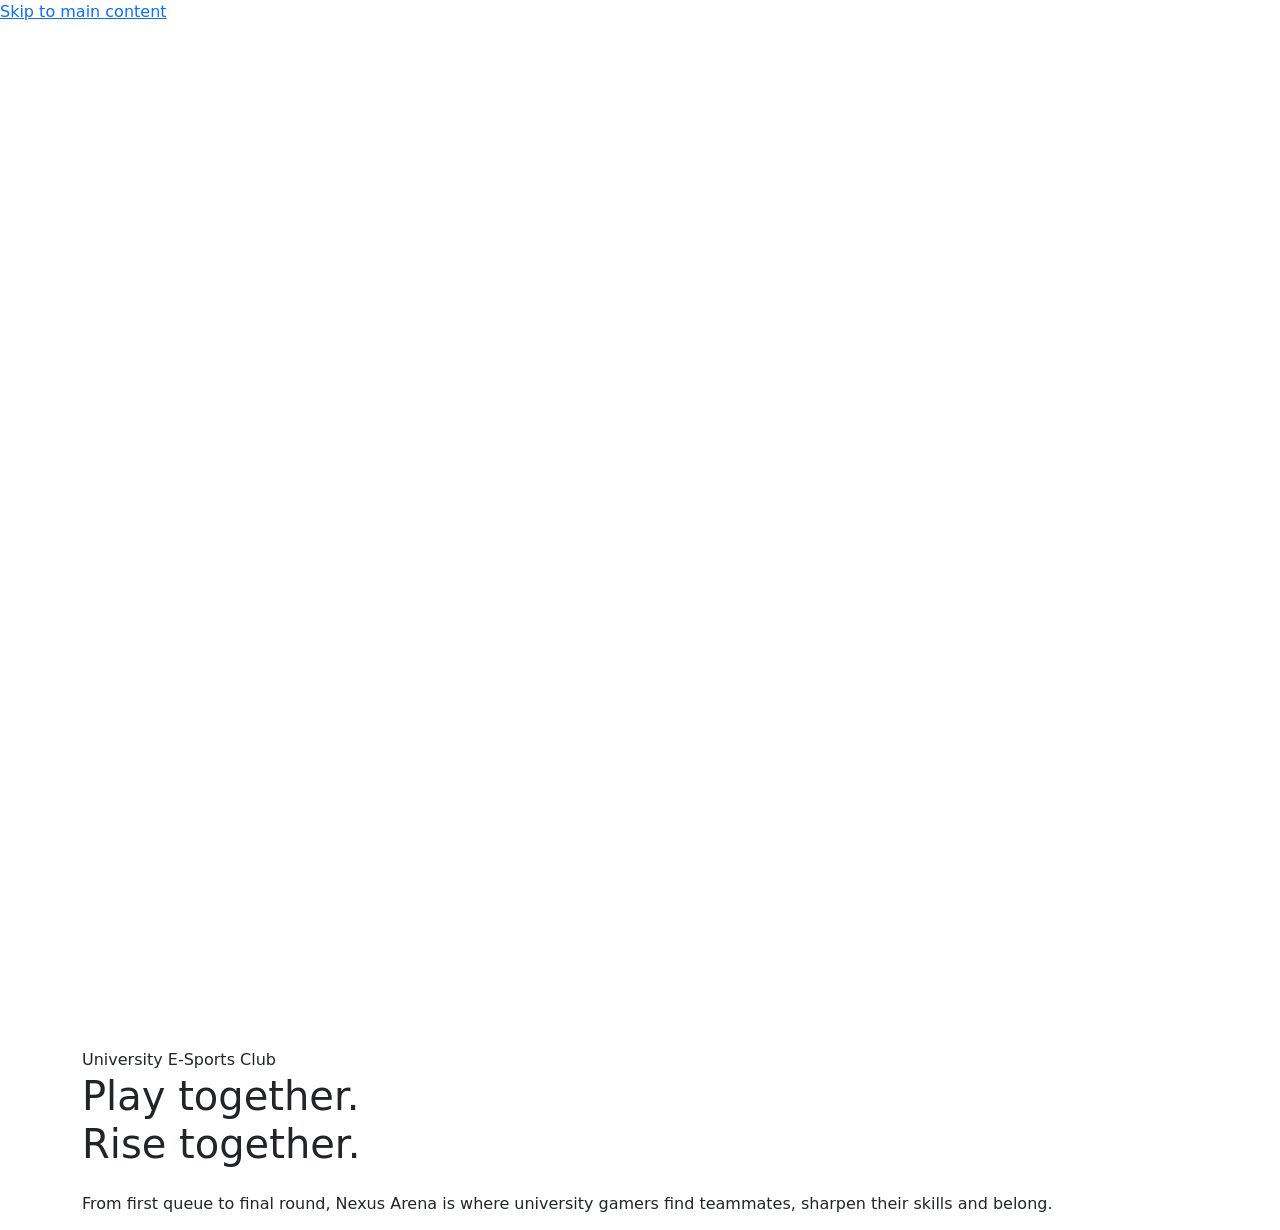
==== index.html @ eb92f224 "Publish Nexus Arena esports website" ====
<!doctype html>
<html lang="en">
<head>
  <meta charset="utf-8">
  <meta name="viewport" content="width=device-width, initial-scale=1">
  <meta name="description" content="Nexus Arena is a university esports club for tournaments, teams, players and a welcoming gaming community.">
  <title>Nexus Arena | University E-Sports Club</title>
  <link rel="icon" href="images/favicon.svg" type="image/svg+xml">
  <link rel="preconnect" href="https://fonts.googleapis.com">
  <link rel="preconnect" href="https://fonts.gstatic.com" crossorigin>
  <link href="https://fonts.googleapis.com/css2?family=Rajdhani:wght@600;700&family=Space+Grotesk:wght@400;500;600;700&display=swap" rel="stylesheet">
  <link href="https://cdn.jsdelivr.net/npm/bootstrap@5.3.3/dist/css/bootstrap.min.css" rel="stylesheet">
  <link href="https://cdn.jsdelivr.net/npm/bootstrap-icons@1.11.3/font/bootstrap-icons.min.css" rel="stylesheet">
  <link href="css/style.css" rel="stylesheet">
</head>
<body>
  <a class="skip-link" href="#mainContent">Skip to main content</a>
  <header id="siteHeader"></header>
  <main id="mainContent">
    <section class="hero">
      <picture>
        <source media="(max-width: 767px)" srcset="images/arena-hero-768.webp">
        <source srcset="images/arena-hero-1440.webp" type="image/webp">
        <img class="hero-media" src="images/arena-hero.png" alt="Four university esports players competing at gaming stations in a lit arena" width="1536" height="1024">
      </picture>
      <div class="hero-shade" aria-hidden="true"></div>
      <div class="container hero-content">
        <span class="eyebrow">University E-Sports Club</span>
        <h1>Play together.<br><span>Rise together.</span></h1>
        <p class="hero-lead my-4">From first queue to final round, Nexus Arena is where university gamers find teammates, sharpen their skills and belong.</p>
        <div class="d-flex flex-wrap gap-3">
          <a class="btn btn-primary btn-lg px-4" href="contact.html">Join the club <i class="bi bi-arrow-up-right ms-1"></i></a>
          <a class="btn btn-outline-light btn-lg px-4" href="tournaments.html">Explore tournaments</a>
        </div>
      </div>
    </section>

    <div class="container stat-strip">
      <div class="stat-panel row g-0">
        <div class="col-6 col-md-3 stat"><strong>180+</strong><span>Active members</span></div>
        <div class="col-6 col-md-3 stat"><strong>4</strong><span>Game divisions</span></div>
        <div class="col-6 col-md-3 stat"><strong>26</strong><span>Events yearly</span></div>
        <div class="col-6 col-md-3 stat"><strong>1</strong><span>Shared arena</span></div>
      </div>
    </div>

    <section class="section">
      <div class="container">
        <div class="section-heading reveal"><span class="eyebrow">Next in the arena</span><h2>Featured competitions</h2><p>Join a bracket, support a campus team, or simply watch the action with friends.</p></div>
        <div class="row g-4">
          <div class="col-md-6 col-xl-4 reveal">
            <article class="gaming-card">
              <div class="game-art"><span class="art-label">Valorant</span></div>
              <div class="d-flex justify-content-between align-items-start gap-2"><span class="badge badge-soft">Registration open</span><button class="favorite-btn" data-favorite-type="tournament" data-favorite-id="valorant-open" aria-label="Favourite Valorant Interfaculty Open" aria-pressed="false"><i class="bi bi-star"></i></button></div>
              <h3 class="mt-3">Interfaculty Open</h3><p class="text-muted-custom">Five-player squads compete in a double-elimination campus championship.</p>
              <div class="meta-row"><span><i class="bi bi-calendar3"></i>15–16 Aug</span><span><i class="bi bi-people"></i>24 teams</span></div>
            </article>
          </div>
          <div class="col-md-6 col-xl-4 reveal">
            <article class="gaming-card">
              <div class="game-art art-mlbb"><span class="art-label">Mobile Legends</span></div>
              <div class="d-flex justify-content-between align-items-start gap-2"><span class="badge badge-soft">Waitlist</span><button class="favorite-btn" data-favorite-type="tournament" data-favorite-id="mlbb-clash" aria-label="Favourite Mobile Legends Campus Clash" aria-pressed="false"><i class="bi bi-star"></i></button></div>
              <h3 class="mt-3">Campus Clash</h3><p class="text-muted-custom">Fast five-versus-five action with mixed-skill teams and a live final.</p>
              <div class="meta-row"><span><i class="bi bi-calendar3"></i>22 Aug</span><span><i class="bi bi-people"></i>16 teams</span></div>
            </article>
          </div>
          <div class="col-md-6 col-xl-4 reveal">
            <article class="gaming-card">
              <div class="game-art art-cs2"><span class="art-label">Counter-Strike 2</span></div>
              <div class="d-flex justify-content-between align-items-start gap-2"><span class="badge badge-soft badge-coral">Coming soon</span><button class="favorite-btn" data-favorite-type="tournament" data-favorite-id="cs2-night-cup" aria-label="Favourite Counter-Strike 2 Night Cup" aria-pressed="false"><i class="bi bi-star"></i></button></div>
              <h3 class="mt-3">Night Cup</h3><p class="text-muted-custom">A focused one-evening cup for club teams and approved guest squads.</p>
              <div class="meta-row"><span><i class="bi bi-calendar3"></i>5 Sep</span><span><i class="bi bi-people"></i>12 teams</span></div>
            </article>
          </div>
        </div>
        <div class="mt-4"><a href="tournaments.html" class="btn btn-outline-light">View all tournaments</a></div>
      </div>
    </section>

    <section class="section section-muted">
      <div class="container">
        <div class="row align-items-center g-5">
          <div class="col-lg-5 reveal"><span class="eyebrow">More than matches</span><h2>A club built for every kind of gamer</h2><p class="text-muted-custom">Competitive teams are only one part of Nexus Arena. Weekly socials, coaching circles, broadcast workshops and beginner lobbies make it easy to take part.</p><a class="btn btn-primary mt-2" href="about.html">Meet the community</a></div>
          <div class="col-lg-7">
            <div class="row g-3">
              <div class="col-sm-6 reveal"><div class="gaming-card"><span class="activity-icon"><i class="bi bi-controller"></i></span><h3 class="mt-3">Friday Game Nights</h3><p class="text-muted-custom mb-0">Drop-in lobbies for casual, console and party games.</p></div></div>
              <div class="col-sm-6 reveal"><div class="gaming-card"><span class="activity-icon"><i class="bi bi-broadcast"></i></span><h3 class="mt-3">Broadcast Crew</h3><p class="text-muted-custom mb-0">Learn casting, overlays, replay control and live production.</p></div></div>
              <div class="col-sm-6 reveal"><div class="gaming-card"><span class="activity-icon"><i class="bi bi-graph-up-arrow"></i></span><h3 class="mt-3">Skill Labs</h3><p class="text-muted-custom mb-0">Peer-led VOD review, aim training and strategy sessions.</p></div></div>
              <div class="col-sm-6 reveal"><div class="gaming-card"><span class="activity-icon"><i class="bi bi-heart"></i></span><h3 class="mt-3">Community First</h3><p class="text-muted-custom mb-0">Respectful spaces, balanced schedules and player wellbeing.</p></div></div>
            </div>
          </div>
        </div>
      </div>
    </section>

    <section class="section">
      <div class="container">
        <div class="cta-panel text-center reveal"><span class="eyebrow">Queue with us</span><h2>Your next teammate is already here.</h2><p class="text-muted-custom mx-auto mb-4" style="max-width:650px">Membership is open to all enrolled students—from ranked veterans to people installing their first game.</p><div class="d-flex flex-wrap justify-content-center gap-3"><a class="btn btn-primary btn-lg" href="contact.html">Become a member</a><a class="btn btn-outline-light btn-lg" href="players.html">Meet our players</a></div><div class="mt-4"><a class="twitter-share-button" data-size="large" href="https://twitter.com/intent/tweet?text=Join%20Nexus%20Arena%20University%20E-Sports%20Club!">Share on X</a><div class="mt-2"><a href="https://twitter.com/intent/tweet?text=Join%20Nexus%20Arena%20University%20E-Sports%20Club!" target="_blank" rel="noopener" class="small"><i class="bi bi-twitter-x me-1"></i>Open X share composer</a></div></div></div>
      </div>
    </section>
  </main>
  <div id="siteFooter"></div>
  <script src="https://code.jquery.com/jquery-3.7.1.min.js"></script>
  <script src="https://cdn.jsdelivr.net/npm/bootstrap@5.3.3/dist/js/bootstrap.bundle.min.js"></script>
  <script src="js/storage.js"></script><script src="js/api.js"></script><script src="js/main.js"></script>
  <script async src="https://platform.twitter.com/widgets.js" charset="utf-8"></script>
</body>
</html>
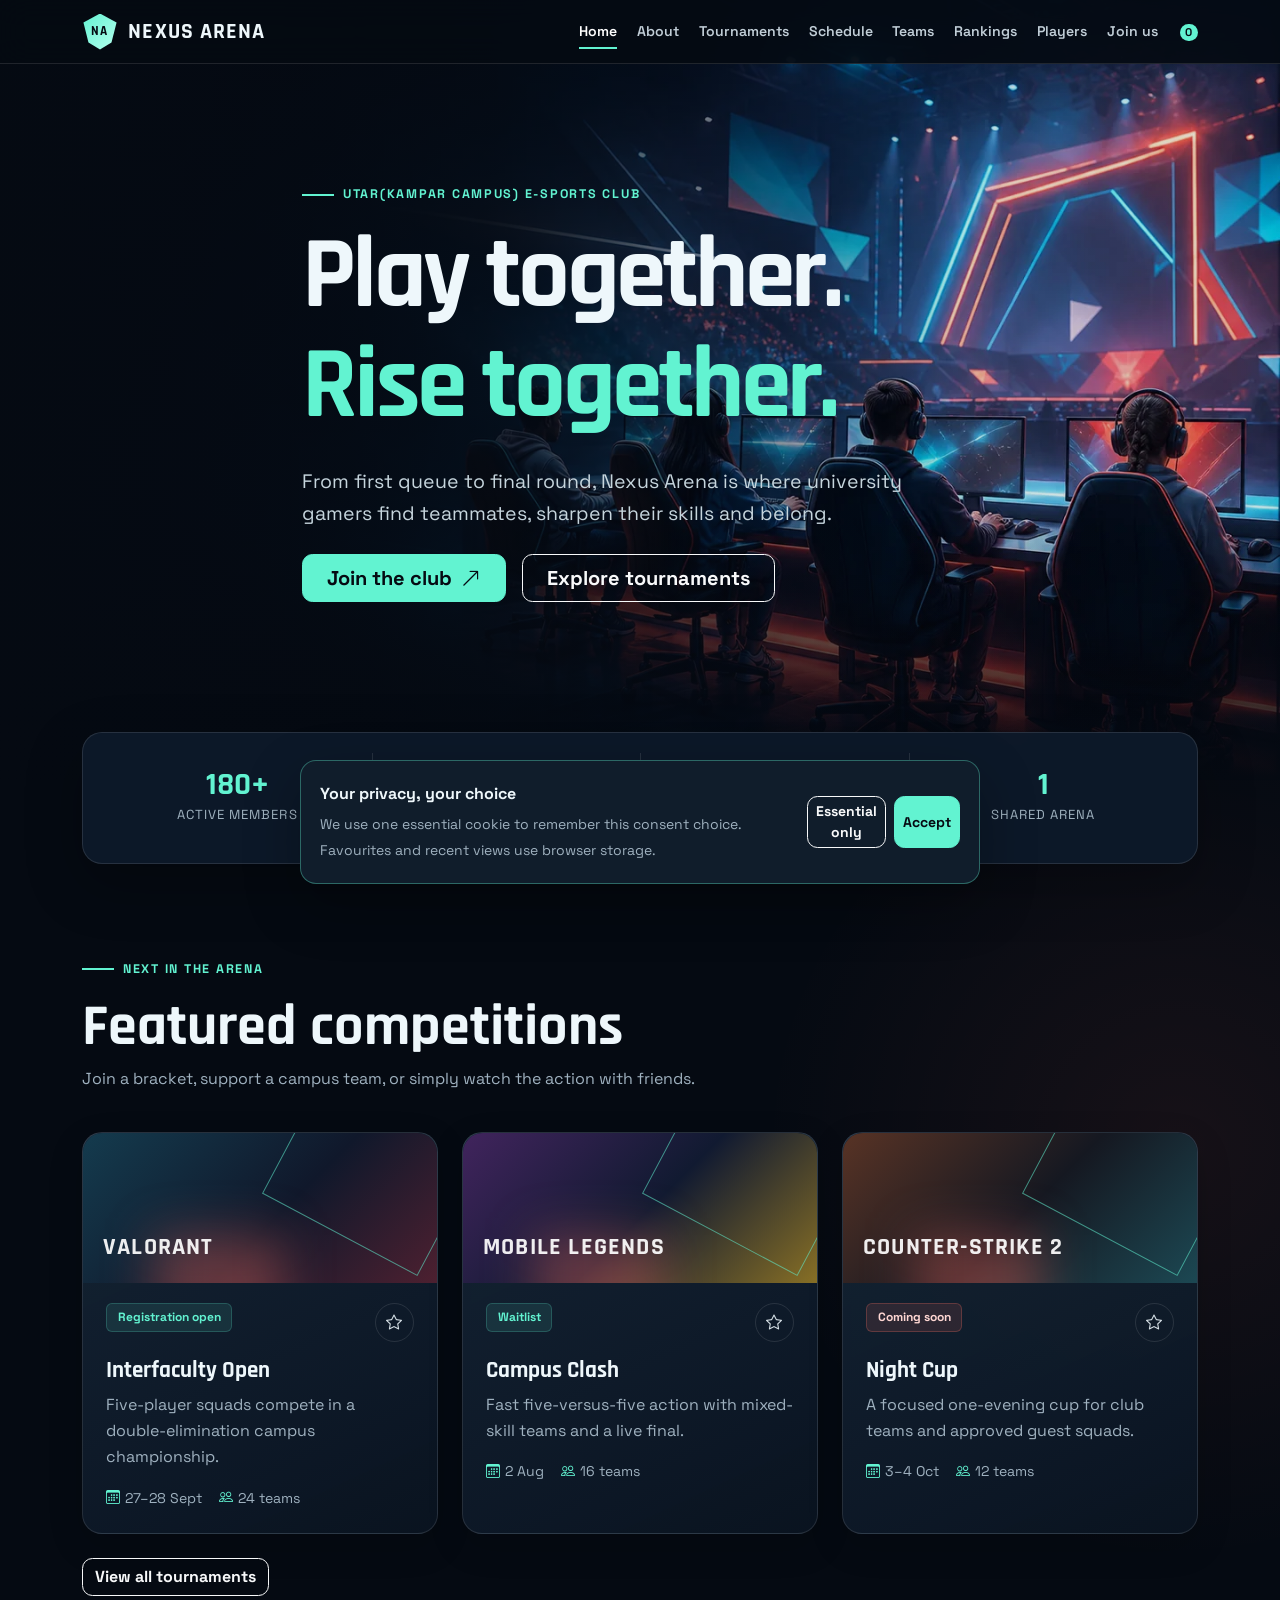
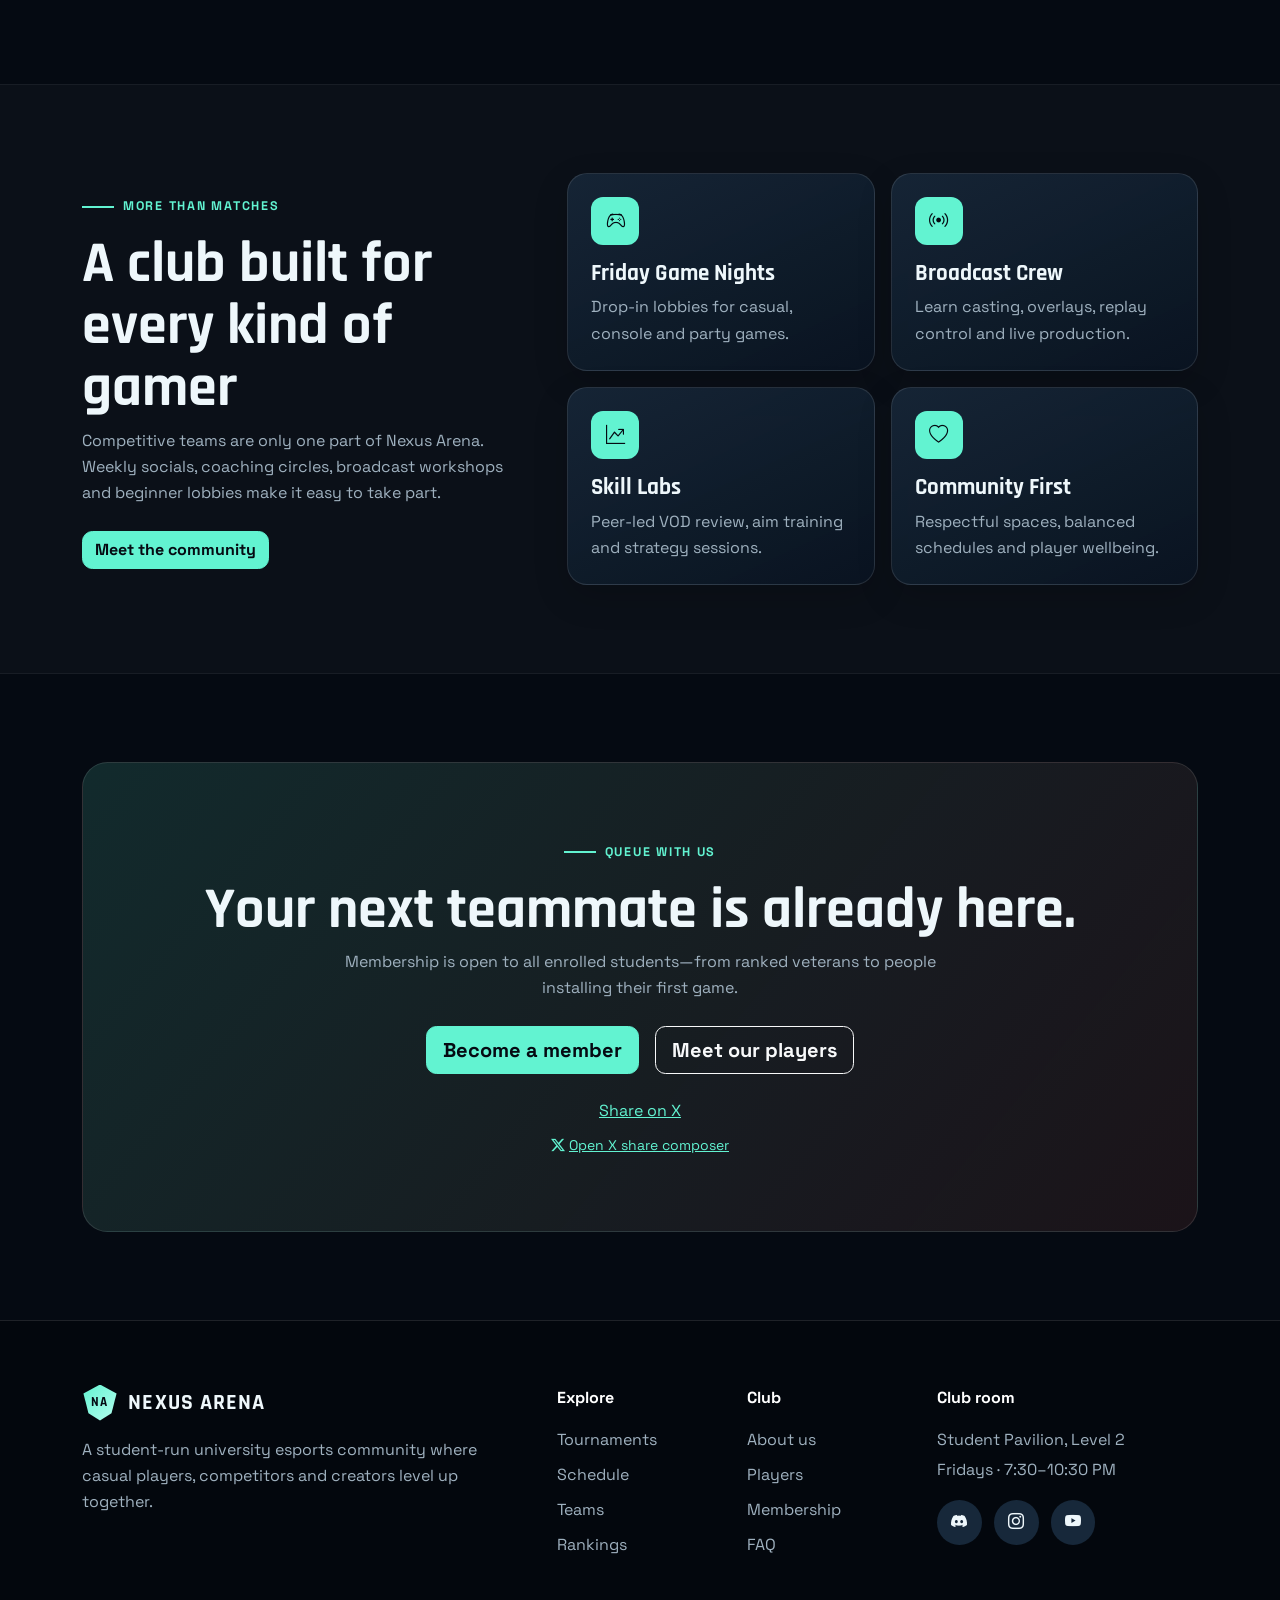
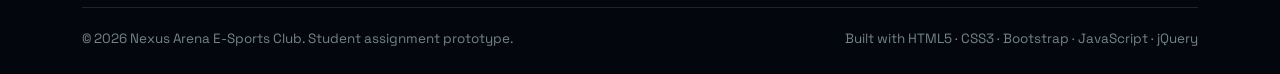
==== commit 5d8e9208: "Update index.html" ====
--- a/index.html
+++ b/index.html
@@ -1,18 +1,23 @@
 <!doctype html>
 <html lang="en">
+
 <head>
   <meta charset="utf-8">
   <meta name="viewport" content="width=device-width, initial-scale=1">
-  <meta name="description" content="Nexus Arena is a university esports club for tournaments, teams, players and a welcoming gaming community.">
+  <meta name="description"
+    content="Nexus Arena is a university esports club for tournaments, teams, players and a welcoming gaming community.">
   <title>Nexus Arena | University E-Sports Club</title>
   <link rel="icon" href="images/favicon.svg" type="image/svg+xml">
   <link rel="preconnect" href="https://fonts.googleapis.com">
   <link rel="preconnect" href="https://fonts.gstatic.com" crossorigin>
-  <link href="https://fonts.googleapis.com/css2?family=Rajdhani:wght@600;700&family=Space+Grotesk:wght@400;500;600;700&display=swap" rel="stylesheet">
+  <link
+    href="https://fonts.googleapis.com/css2?family=Rajdhani:wght@600;700&family=Space+Grotesk:wght@400;500;600;700&display=swap"
+    rel="stylesheet">
   <link href="https://cdn.jsdelivr.net/npm/bootstrap@5.3.3/dist/css/bootstrap.min.css" rel="stylesheet">
   <link href="https://cdn.jsdelivr.net/npm/bootstrap-icons@1.11.3/font/bootstrap-icons.min.css" rel="stylesheet">
   <link href="css/style.css" rel="stylesheet">
 </head>
+
 <body>
   <a class="skip-link" href="#mainContent">Skip to main content</a>
   <header id="siteHeader"></header>
@@ -21,15 +26,18 @@
       <picture>
         <source media="(max-width: 767px)" srcset="images/arena-hero-768.webp">
         <source srcset="images/arena-hero-1440.webp" type="image/webp">
-        <img class="hero-media" src="images/arena-hero.png" alt="Four university esports players competing at gaming stations in a lit arena" width="1536" height="1024">
+        <img class="hero-media" src="images/arena-hero.png"
+          alt="Four university esports players competing at gaming stations in a lit arena" width="1536" height="1024">
       </picture>
       <div class="hero-shade" aria-hidden="true"></div>
       <div class="container hero-content">
-        <span class="eyebrow">University E-Sports Club</span>
+        <span class="eyebrow">UTAR(Kampar Campus) E-Sports Club</span>
         <h1>Play together.<br><span>Rise together.</span></h1>
-        <p class="hero-lead my-4">From first queue to final round, Nexus Arena is where university gamers find teammates, sharpen their skills and belong.</p>
+        <p class="hero-lead my-4">From first queue to final round, Nexus Arena is where university gamers find
+          teammates, sharpen their skills and belong.</p>
         <div class="d-flex flex-wrap gap-3">
-          <a class="btn btn-primary btn-lg px-4" href="contact.html">Join the club <i class="bi bi-arrow-up-right ms-1"></i></a>
+          <a class="btn btn-primary btn-lg px-4" href="contact.html">Join the club <i
+              class="bi bi-arrow-up-right ms-1"></i></a>
           <a class="btn btn-outline-light btn-lg px-4" href="tournaments.html">Explore tournaments</a>
         </div>
       </div>
@@ -46,30 +54,50 @@
 
     <section class="section">
       <div class="container">
-        <div class="section-heading reveal"><span class="eyebrow">Next in the arena</span><h2>Featured competitions</h2><p>Join a bracket, support a campus team, or simply watch the action with friends.</p></div>
+        <div class="section-heading reveal"><span class="eyebrow">Next in the arena</span>
+          <h2>Featured competitions</h2>
+          <p>Join a bracket, support a campus team, or simply watch the action with friends.</p>
+        </div>
         <div class="row g-4">
           <div class="col-md-6 col-xl-4 reveal">
             <article class="gaming-card">
               <div class="game-art"><span class="art-label">Valorant</span></div>
-              <div class="d-flex justify-content-between align-items-start gap-2"><span class="badge badge-soft">Registration open</span><button class="favorite-btn" data-favorite-type="tournament" data-favorite-id="valorant-open" aria-label="Favourite Valorant Interfaculty Open" aria-pressed="false"><i class="bi bi-star"></i></button></div>
-              <h3 class="mt-3">Interfaculty Open</h3><p class="text-muted-custom">Five-player squads compete in a double-elimination campus championship.</p>
-              <div class="meta-row"><span><i class="bi bi-calendar3"></i>15–16 Aug</span><span><i class="bi bi-people"></i>24 teams</span></div>
+              <div class="d-flex justify-content-between align-items-start gap-2"><span
+                  class="badge badge-soft">Registration open</span><button class="favorite-btn"
+                  data-favorite-type="tournament" data-favorite-id="valorant-open"
+                  aria-label="Favourite Valorant Interfaculty Open" aria-pressed="false"><i
+                    class="bi bi-star"></i></button></div>
+              <h3 class="mt-3">Interfaculty Open</h3>
+              <p class="text-muted-custom">Five-player squads compete in a double-elimination campus championship.</p>
+              <div class="meta-row"><span><i class="bi bi-calendar3"></i>27–28 Sept</span><span><i
+                    class="bi bi-people"></i>24 teams</span></div>
             </article>
           </div>
           <div class="col-md-6 col-xl-4 reveal">
             <article class="gaming-card">
               <div class="game-art art-mlbb"><span class="art-label">Mobile Legends</span></div>
-              <div class="d-flex justify-content-between align-items-start gap-2"><span class="badge badge-soft">Waitlist</span><button class="favorite-btn" data-favorite-type="tournament" data-favorite-id="mlbb-clash" aria-label="Favourite Mobile Legends Campus Clash" aria-pressed="false"><i class="bi bi-star"></i></button></div>
-              <h3 class="mt-3">Campus Clash</h3><p class="text-muted-custom">Fast five-versus-five action with mixed-skill teams and a live final.</p>
-              <div class="meta-row"><span><i class="bi bi-calendar3"></i>22 Aug</span><span><i class="bi bi-people"></i>16 teams</span></div>
+              <div class="d-flex justify-content-between align-items-start gap-2"><span
+                  class="badge badge-soft">Waitlist</span><button class="favorite-btn" data-favorite-type="tournament"
+                  data-favorite-id="mlbb-clash" aria-label="Favourite Mobile Legends Campus Clash"
+                  aria-pressed="false"><i class="bi bi-star"></i></button></div>
+              <h3 class="mt-3">Campus Clash</h3>
+              <p class="text-muted-custom">Fast five-versus-five action with mixed-skill teams and a live final.</p>
+              <div class="meta-row"><span><i class="bi bi-calendar3"></i>2 Aug</span><span><i
+                    class="bi bi-people"></i>16 teams</span></div>
             </article>
           </div>
           <div class="col-md-6 col-xl-4 reveal">
             <article class="gaming-card">
               <div class="game-art art-cs2"><span class="art-label">Counter-Strike 2</span></div>
-              <div class="d-flex justify-content-between align-items-start gap-2"><span class="badge badge-soft badge-coral">Coming soon</span><button class="favorite-btn" data-favorite-type="tournament" data-favorite-id="cs2-night-cup" aria-label="Favourite Counter-Strike 2 Night Cup" aria-pressed="false"><i class="bi bi-star"></i></button></div>
-              <h3 class="mt-3">Night Cup</h3><p class="text-muted-custom">A focused one-evening cup for club teams and approved guest squads.</p>
-              <div class="meta-row"><span><i class="bi bi-calendar3"></i>5 Sep</span><span><i class="bi bi-people"></i>12 teams</span></div>
+              <div class="d-flex justify-content-between align-items-start gap-2"><span
+                  class="badge badge-soft badge-coral">Coming soon</span><button class="favorite-btn"
+                  data-favorite-type="tournament" data-favorite-id="cs2-night-cup"
+                  aria-label="Favourite Counter-Strike 2 Night Cup" aria-pressed="false"><i
+                    class="bi bi-star"></i></button></div>
+              <h3 class="mt-3">Night Cup</h3>
+              <p class="text-muted-custom">A focused one-evening cup for club teams and approved guest squads.</p>
+              <div class="meta-row"><span><i class="bi bi-calendar3"></i>3–4 Oct</span><span><i
+                    class="bi bi-people"></i>12 teams</span></div>
             </article>
           </div>
         </div>
@@ -80,13 +108,38 @@
     <section class="section section-muted">
       <div class="container">
         <div class="row align-items-center g-5">
-          <div class="col-lg-5 reveal"><span class="eyebrow">More than matches</span><h2>A club built for every kind of gamer</h2><p class="text-muted-custom">Competitive teams are only one part of Nexus Arena. Weekly socials, coaching circles, broadcast workshops and beginner lobbies make it easy to take part.</p><a class="btn btn-primary mt-2" href="about.html">Meet the community</a></div>
+          <div class="col-lg-5 reveal"><span class="eyebrow">More than matches</span>
+            <h2>A club built for every kind of gamer</h2>
+            <p class="text-muted-custom">Competitive teams are only one part of Nexus Arena. Weekly socials, coaching
+              circles, broadcast workshops and beginner lobbies make it easy to take part.</p><a
+              class="btn btn-primary mt-2" href="about.html">Meet the community</a>
+          </div>
           <div class="col-lg-7">
             <div class="row g-3">
-              <div class="col-sm-6 reveal"><div class="gaming-card"><span class="activity-icon"><i class="bi bi-controller"></i></span><h3 class="mt-3">Friday Game Nights</h3><p class="text-muted-custom mb-0">Drop-in lobbies for casual, console and party games.</p></div></div>
-              <div class="col-sm-6 reveal"><div class="gaming-card"><span class="activity-icon"><i class="bi bi-broadcast"></i></span><h3 class="mt-3">Broadcast Crew</h3><p class="text-muted-custom mb-0">Learn casting, overlays, replay control and live production.</p></div></div>
-              <div class="col-sm-6 reveal"><div class="gaming-card"><span class="activity-icon"><i class="bi bi-graph-up-arrow"></i></span><h3 class="mt-3">Skill Labs</h3><p class="text-muted-custom mb-0">Peer-led VOD review, aim training and strategy sessions.</p></div></div>
-              <div class="col-sm-6 reveal"><div class="gaming-card"><span class="activity-icon"><i class="bi bi-heart"></i></span><h3 class="mt-3">Community First</h3><p class="text-muted-custom mb-0">Respectful spaces, balanced schedules and player wellbeing.</p></div></div>
+              <div class="col-sm-6 reveal">
+                <div class="gaming-card"><span class="activity-icon"><i class="bi bi-controller"></i></span>
+                  <h3 class="mt-3">Friday Game Nights</h3>
+                  <p class="text-muted-custom mb-0">Drop-in lobbies for casual, console and party games.</p>
+                </div>
+              </div>
+              <div class="col-sm-6 reveal">
+                <div class="gaming-card"><span class="activity-icon"><i class="bi bi-broadcast"></i></span>
+                  <h3 class="mt-3">Broadcast Crew</h3>
+                  <p class="text-muted-custom mb-0">Learn casting, overlays, replay control and live production.</p>
+                </div>
+              </div>
+              <div class="col-sm-6 reveal">
+                <div class="gaming-card"><span class="activity-icon"><i class="bi bi-graph-up-arrow"></i></span>
+                  <h3 class="mt-3">Skill Labs</h3>
+                  <p class="text-muted-custom mb-0">Peer-led VOD review, aim training and strategy sessions.</p>
+                </div>
+              </div>
+              <div class="col-sm-6 reveal">
+                <div class="gaming-card"><span class="activity-icon"><i class="bi bi-heart"></i></span>
+                  <h3 class="mt-3">Community First</h3>
+                  <p class="text-muted-custom mb-0">Respectful spaces, balanced schedules and player wellbeing.</p>
+                </div>
+              </div>
             </div>
           </div>
         </div>
@@ -95,14 +148,32 @@
 
     <section class="section">
       <div class="container">
-        <div class="cta-panel text-center reveal"><span class="eyebrow">Queue with us</span><h2>Your next teammate is already here.</h2><p class="text-muted-custom mx-auto mb-4" style="max-width:650px">Membership is open to all enrolled students—from ranked veterans to people installing their first game.</p><div class="d-flex flex-wrap justify-content-center gap-3"><a class="btn btn-primary btn-lg" href="contact.html">Become a member</a><a class="btn btn-outline-light btn-lg" href="players.html">Meet our players</a></div><div class="mt-4"><a class="twitter-share-button" data-size="large" href="https://twitter.com/intent/tweet?text=Join%20Nexus%20Arena%20University%20E-Sports%20Club!">Share on X</a><div class="mt-2"><a href="https://twitter.com/intent/tweet?text=Join%20Nexus%20Arena%20University%20E-Sports%20Club!" target="_blank" rel="noopener" class="small"><i class="bi bi-twitter-x me-1"></i>Open X share composer</a></div></div></div>
+        <div class="cta-panel text-center reveal"><span class="eyebrow">Queue with us</span>
+          <h2>Your next teammate is already here.</h2>
+          <p class="text-muted-custom mx-auto mb-4" style="max-width:650px">Membership is open to all enrolled
+            students—from ranked veterans to people installing their first game.</p>
+          <div class="d-flex flex-wrap justify-content-center gap-3"><a class="btn btn-primary btn-lg"
+              href="contact.html">Become a member</a><a class="btn btn-outline-light btn-lg" href="players.html">Meet
+              our players</a></div>
+          <div class="mt-4"><a class="twitter-share-button" data-size="large"
+              href="https://twitter.com/intent/tweet?text=Join%20Nexus%20Arena%20University%20E-Sports%20Club!">Share on
+              X</a>
+            <div class="mt-2"><a
+                href="https://twitter.com/intent/tweet?text=Join%20Nexus%20Arena%20University%20E-Sports%20Club!"
+                target="_blank" rel="noopener" class="small"><i class="bi bi-twitter-x me-1"></i>Open X share
+                composer</a></div>
+          </div>
+        </div>
       </div>
     </section>
   </main>
   <div id="siteFooter"></div>
   <script src="https://code.jquery.com/jquery-3.7.1.min.js"></script>
   <script src="https://cdn.jsdelivr.net/npm/bootstrap@5.3.3/dist/js/bootstrap.bundle.min.js"></script>
-  <script src="js/storage.js"></script><script src="js/api.js"></script><script src="js/main.js"></script>
+  <script src="js/storage.js"></script>
+  <script src="js/api.js"></script>
+  <script src="js/main.js"></script>
   <script async src="https://platform.twitter.com/widgets.js" charset="utf-8"></script>
 </body>
+
 </html>
--- a/css/style.css
+++ b/css/style.css
@@ -0,0 +1,442 @@
+:root {
+  --ink: #eef7fb;
+  --muted: #9fb1bf;
+  --navy-950: #050a12;
+  --navy-900: #07101b;
+  --navy-850: #0a1421;
+  --navy-800: #0e1b2b;
+  --navy-700: #17283a;
+  --cyan: #62f3d1;
+  --cyan-dark: #1bc6ad;
+  --coral: #ff6f61;
+  --gold: #ffc857;
+  --line: rgba(255, 255, 255, 0.11);
+  --shadow: 0 20px 55px rgba(0, 0, 0, 0.28);
+  --radius: 1.25rem;
+}
+
+* { box-sizing: border-box; }
+
+html { scroll-behavior: smooth; }
+
+body {
+  margin: 0;
+  color: var(--ink);
+  background:
+    radial-gradient(circle at 8% 8%, rgba(98, 243, 209, 0.07), transparent 27rem),
+    radial-gradient(circle at 92% 35%, rgba(255, 111, 97, 0.07), transparent 26rem),
+    var(--navy-950);
+  font-family: "Space Grotesk", system-ui, -apple-system, sans-serif;
+  line-height: 1.65;
+  overflow-x: hidden;
+}
+
+a { color: var(--cyan); }
+a:hover { color: #a5ffeb; }
+img { max-width: 100%; }
+
+.skip-link {
+  position: fixed;
+  left: 1rem;
+  top: -5rem;
+  z-index: 9999;
+  padding: .75rem 1rem;
+  color: var(--navy-950);
+  background: var(--cyan);
+  border-radius: .5rem;
+  transition: top .2s ease;
+}
+.skip-link:focus { top: 1rem; }
+
+.site-nav {
+  background: rgba(5, 10, 18, 0.9);
+  border-bottom: 1px solid var(--line);
+  backdrop-filter: blur(16px);
+}
+
+.navbar-brand {
+  display: inline-flex;
+  align-items: center;
+  gap: .65rem;
+  color: var(--ink) !important;
+  font-family: "Rajdhani", sans-serif;
+  font-size: 1.35rem;
+  font-weight: 700;
+  letter-spacing: .05em;
+  text-transform: uppercase;
+}
+
+.brand-mark {
+  display: grid;
+  place-items: center;
+  width: 2.25rem;
+  aspect-ratio: 1;
+  color: var(--navy-950);
+  background: linear-gradient(135deg, var(--cyan), #b6ffef);
+  clip-path: polygon(50% 0, 96% 25%, 82% 80%, 50% 100%, 18% 80%, 4% 25%);
+  font-size: .8rem;
+  font-weight: 800;
+}
+
+.navbar-toggler { border-color: rgba(255,255,255,.22); }
+.navbar-toggler:focus { box-shadow: 0 0 0 .2rem rgba(98,243,209,.24); }
+.navbar-dark .navbar-nav .nav-link {
+  position: relative;
+  color: #c1ced7;
+  font-size: .88rem;
+  font-weight: 600;
+  padding: .75rem .62rem;
+}
+.navbar-dark .navbar-nav .nav-link::after {
+  position: absolute;
+  right: .62rem;
+  bottom: .38rem;
+  left: .62rem;
+  height: 2px;
+  background: var(--cyan);
+  content: "";
+  transform: scaleX(0);
+  transform-origin: left;
+  transition: transform .2s ease;
+}
+.navbar-dark .navbar-nav .nav-link:hover,
+.navbar-dark .navbar-nav .nav-link.active { color: #fff; }
+.navbar-dark .navbar-nav .nav-link:hover::after,
+.navbar-dark .navbar-nav .nav-link.active::after { transform: scaleX(1); }
+
+.favourite-count {
+  min-width: 1.25rem;
+  margin-left: .25rem;
+  padding: .08rem .35rem;
+  color: var(--navy-950);
+  background: var(--cyan);
+  border-radius: 99px;
+  font-size: .7rem;
+  font-weight: 800;
+}
+
+main { min-height: 65vh; }
+
+.hero {
+  position: relative;
+  min-height: min(780px, 88vh);
+  display: grid;
+  align-items: center;
+  overflow: hidden;
+}
+.hero picture,
+.hero-media,
+.hero-shade { position: absolute; inset: 0; width: 100%; height: 100%; }
+.hero-media { object-fit: cover; object-position: center; }
+.hero-shade {
+  background:
+    linear-gradient(90deg, rgba(5,10,18,.98) 0%, rgba(5,10,18,.83) 38%, rgba(5,10,18,.12) 75%),
+    linear-gradient(0deg, var(--navy-950) 0%, transparent 34%);
+}
+.hero-content { position: relative; z-index: 1; max-width: 700px; padding-top: 5rem; padding-bottom: 5rem; }
+
+.eyebrow {
+  display: inline-flex;
+  align-items: center;
+  gap: .55rem;
+  margin-bottom: 1rem;
+  color: var(--cyan);
+  font-size: .78rem;
+  font-weight: 800;
+  letter-spacing: .14em;
+  text-transform: uppercase;
+}
+.eyebrow::before { width: 2rem; height: 2px; background: currentColor; content: ""; }
+
+h1, h2, h3, h4, .display-font {
+  font-family: "Rajdhani", sans-serif;
+  font-weight: 700;
+  line-height: 1.08;
+}
+h1 { font-size: clamp(3.1rem, 8vw, 6.8rem); letter-spacing: -.035em; }
+h2 { font-size: clamp(2rem, 5vw, 3.6rem); }
+h3 { font-size: 1.45rem; }
+
+.hero h1 span { color: var(--cyan); }
+.hero-lead { max-width: 620px; color: #c6d5dd; font-size: clamp(1rem, 2vw, 1.22rem); }
+
+.btn { border-radius: .65rem; font-weight: 700; }
+.btn-primary {
+  --bs-btn-bg: var(--cyan);
+  --bs-btn-border-color: var(--cyan);
+  --bs-btn-color: var(--navy-950);
+  --bs-btn-hover-bg: #a5ffeb;
+  --bs-btn-hover-border-color: #a5ffeb;
+  --bs-btn-hover-color: var(--navy-950);
+}
+.btn-outline-light:hover { color: var(--navy-950); }
+.btn-coral { color: #fff; background: var(--coral); border-color: var(--coral); }
+.btn-coral:hover { color: #fff; background: #ff8a7f; border-color: #ff8a7f; }
+
+.page-hero {
+  padding: 9rem 0 4.25rem;
+  background:
+    linear-gradient(135deg, rgba(98,243,209,.11), transparent 45%),
+    repeating-linear-gradient(120deg, transparent 0 32px, rgba(255,255,255,.018) 33px 34px);
+  border-bottom: 1px solid var(--line);
+}
+.page-hero h1 { margin: 0; font-size: clamp(2.9rem, 7vw, 5.4rem); }
+.page-hero p { max-width: 650px; margin: 1rem 0 0; color: var(--muted); font-size: 1.08rem; }
+
+.section { padding: 5.5rem 0; }
+.section-tight { padding: 3.5rem 0; }
+.section-muted { background: rgba(255,255,255,.025); border-block: 1px solid rgba(255,255,255,.055); }
+.section-heading { max-width: 760px; margin-bottom: 2.5rem; }
+.section-heading p { color: var(--muted); }
+.text-muted-custom { color: var(--muted) !important; }
+.text-cyan { color: var(--cyan) !important; }
+.text-coral { color: var(--coral) !important; }
+
+.stat-strip { position: relative; z-index: 2; margin-top: -3rem; }
+.stat-panel {
+  padding: 1.25rem;
+  background: rgba(14,27,43,.92);
+  border: 1px solid var(--line);
+  border-radius: var(--radius);
+  box-shadow: var(--shadow);
+  backdrop-filter: blur(12px);
+}
+.stat { padding: 1rem; text-align: center; }
+.stat + .stat { border-left: 1px solid var(--line); }
+.stat strong { display: block; color: var(--cyan); font-family: "Rajdhani", sans-serif; font-size: 2rem; line-height: 1; }
+.stat span { color: var(--muted); font-size: .82rem; text-transform: uppercase; letter-spacing: .08em; }
+
+.gaming-card {
+  height: 100%;
+  padding: 1.45rem;
+  background: linear-gradient(155deg, rgba(23,40,58,.88), rgba(10,20,33,.96));
+  border: 1px solid var(--line);
+  border-radius: var(--radius);
+  box-shadow: 0 12px 35px rgba(0,0,0,.16);
+  transition: transform .25s ease, border-color .25s ease, box-shadow .25s ease;
+}
+.gaming-card:hover {
+  border-color: rgba(98,243,209,.46);
+  box-shadow: 0 20px 45px rgba(0,0,0,.3);
+  transform: translateY(-6px);
+}
+
+.game-art {
+  position: relative;
+  min-height: 150px;
+  margin: -1.45rem -1.45rem 1.25rem;
+  overflow: hidden;
+  background: linear-gradient(135deg, #143b4e, #10182b 55%, #4d2030);
+  border-radius: var(--radius) var(--radius) 0 0;
+}
+.game-art::before,
+.game-art::after { position: absolute; content: ""; }
+.game-art::before {
+  width: 11rem;
+  height: 11rem;
+  right: -2rem;
+  top: -4rem;
+  border: 1px solid rgba(98,243,209,.55);
+  transform: rotate(28deg);
+}
+.game-art::after {
+  width: 8rem;
+  height: 8rem;
+  left: 20%;
+  bottom: -5rem;
+  background: rgba(255,111,97,.35);
+  filter: blur(25px);
+}
+.art-mlbb { background: linear-gradient(135deg, #41245d, #111a31 52%, #876f25); }
+.art-cs2 { background: linear-gradient(135deg, #583325, #151821 52%, #1c4853); }
+.art-lol { background: linear-gradient(135deg, #123c42, #11172a 52%, #3b2754); }
+.art-label {
+  position: absolute;
+  left: 1.25rem;
+  bottom: 1rem;
+  z-index: 1;
+  color: rgba(255,255,255,.92);
+  font-family: "Rajdhani", sans-serif;
+  font-size: 1.5rem;
+  font-weight: 700;
+  letter-spacing: .05em;
+  text-transform: uppercase;
+}
+
+.badge-soft { padding: .45rem .65rem; color: var(--cyan); background: rgba(98,243,209,.1); border: 1px solid rgba(98,243,209,.2); }
+.badge-coral { color: #ffd7d3; background: rgba(255,111,97,.12); border-color: rgba(255,111,97,.25); }
+.meta-row { display: flex; flex-wrap: wrap; gap: .65rem 1.1rem; color: var(--muted); font-size: .88rem; }
+.meta-row i { margin-right: .28rem; color: var(--cyan); }
+
+.favorite-btn {
+  display: inline-grid;
+  place-items: center;
+  width: 2.45rem;
+  aspect-ratio: 1;
+  color: #d8e2e8;
+  background: transparent;
+  border: 1px solid var(--line);
+  border-radius: 50%;
+  transition: all .2s ease;
+}
+.favorite-btn:hover, .favorite-btn.is-favourite { color: var(--navy-950); background: var(--cyan); border-color: var(--cyan); }
+
+.filter-bar { display: flex; flex-wrap: wrap; gap: .65rem; }
+.filter-btn { color: var(--muted); background: var(--navy-800); border: 1px solid var(--line); }
+.filter-btn.active, .filter-btn:hover { color: var(--navy-950); background: var(--cyan); border-color: var(--cyan); }
+
+.timeline { position: relative; padding-left: 2rem; }
+.timeline::before { position: absolute; left: .45rem; top: .35rem; bottom: .35rem; width: 2px; background: linear-gradient(var(--cyan), var(--coral)); content: ""; }
+.timeline-item { position: relative; padding: 0 0 2.25rem 1rem; }
+.timeline-item::before { position: absolute; left: -1.92rem; top: .35rem; width: 1rem; aspect-ratio: 1; background: var(--navy-900); border: 3px solid var(--cyan); border-radius: 50%; content: ""; }
+.timeline-item time { color: var(--cyan); font-size: .82rem; font-weight: 700; letter-spacing: .08em; text-transform: uppercase; }
+
+.team-banner { display: flex; align-items: center; gap: 1rem; }
+.team-emblem {
+  display: grid;
+  place-items: center;
+  flex: 0 0 4.2rem;
+  aspect-ratio: 1;
+  color: var(--navy-950);
+  background: linear-gradient(135deg, var(--cyan), #d0fff4);
+  clip-path: polygon(50% 0, 95% 24%, 83% 79%, 50% 100%, 17% 79%, 5% 24%);
+  font-family: "Rajdhani", sans-serif;
+  font-size: 1.2rem;
+  font-weight: 800;
+}
+.emblem-coral { background: linear-gradient(135deg, var(--coral), #ffc2bc); }
+.emblem-gold { background: linear-gradient(135deg, var(--gold), #ffe6a3); }
+.emblem-purple { color: #fff; background: linear-gradient(135deg, #9b75ff, #6040b8); }
+
+.ranking-table { --bs-table-bg: transparent; --bs-table-color: var(--ink); margin: 0; }
+.ranking-table > :not(caption) > * > * { padding: 1.05rem .85rem; border-bottom-color: var(--line); }
+.ranking-table thead th { color: var(--muted); font-size: .76rem; letter-spacing: .09em; text-transform: uppercase; }
+.rank-number { color: var(--cyan); font-family: "Rajdhani", sans-serif; font-size: 1.35rem; font-weight: 700; }
+.form-streak { display: flex; gap: .28rem; }
+.form-streak span { display: grid; place-items: center; width: 1.5rem; aspect-ratio: 1; border-radius: .35rem; font-size: .68rem; font-weight: 800; }
+.win { color: #04140f; background: var(--cyan); }
+.loss { color: #fff; background: rgba(255,111,97,.75); }
+
+.player-card { cursor: pointer; }
+.player-avatar {
+  display: grid;
+  place-items: center;
+  width: 5rem;
+  aspect-ratio: 1;
+  color: var(--navy-950);
+  background: linear-gradient(135deg, var(--cyan), #c5fff1);
+  border: 4px solid rgba(255,255,255,.07);
+  border-radius: 50%;
+  font-family: "Rajdhani", sans-serif;
+  font-size: 1.55rem;
+  font-weight: 800;
+}
+.avatar-coral { background: linear-gradient(135deg, var(--coral), #ffd0ca); }
+.avatar-gold { background: linear-gradient(135deg, var(--gold), #fff1bd); }
+.avatar-purple { color: #fff; background: linear-gradient(135deg, #a984ff, #5c3aad); }
+
+.weather-panel {
+  overflow: hidden;
+  background: linear-gradient(145deg, rgba(22,66,76,.86), rgba(10,20,33,.96));
+  border: 1px solid rgba(98,243,209,.24);
+  border-radius: var(--radius);
+}
+.weather-current { padding: 1.6rem; border-bottom: 1px solid var(--line); }
+.weather-temp { font-family: "Rajdhani", sans-serif; font-size: 3.4rem; font-weight: 700; line-height: 1; }
+.forecast-grid { display: grid; grid-template-columns: repeat(3, 1fr); }
+.forecast-day { padding: 1rem; text-align: center; }
+.forecast-day + .forecast-day { border-left: 1px solid var(--line); }
+.loading-shimmer { height: 11rem; background: linear-gradient(90deg, rgba(255,255,255,.03), rgba(255,255,255,.08), rgba(255,255,255,.03)); background-size: 200% 100%; animation: shimmer 1.4s infinite; }
+@keyframes shimmer { to { background-position: -200% 0; } }
+
+.activity-icon { display: grid; place-items: center; width: 3rem; aspect-ratio: 1; color: var(--navy-950); background: var(--cyan); border-radius: .75rem; font-size: 1.2rem; }
+.value-card { border-top: 3px solid var(--cyan); }
+
+.form-control, .form-select {
+  color: var(--ink);
+  background: rgba(255,255,255,.045);
+  border-color: var(--line);
+  border-radius: .7rem;
+  padding: .75rem .9rem;
+}
+.form-control:focus, .form-select:focus { color: var(--ink); background: rgba(255,255,255,.065); border-color: var(--cyan); box-shadow: 0 0 0 .2rem rgba(98,243,209,.14); }
+.form-control::placeholder { color: #7d8e9a; }
+.form-select option { color: #111; }
+.form-label { font-weight: 600; }
+
+.accordion { --bs-accordion-bg: var(--navy-800); --bs-accordion-color: var(--ink); --bs-accordion-border-color: var(--line); --bs-accordion-btn-bg: var(--navy-800); --bs-accordion-btn-color: var(--ink); --bs-accordion-active-bg: rgba(98,243,209,.08); --bs-accordion-active-color: var(--cyan); }
+.accordion-button::after { filter: invert(1); }
+
+.social-card { text-align: center; border: 1px solid rgba(98,243,209,.24); }
+.social-links { display: flex; justify-content: center; gap: .75rem; }
+.social-links a { display: grid; place-items: center; width: 2.8rem; aspect-ratio: 1; color: var(--ink); background: var(--navy-700); border-radius: 50%; text-decoration: none; transition: .2s ease; }
+.social-links a:hover { color: var(--navy-950); background: var(--cyan); transform: translateY(-3px); }
+
+.cta-panel {
+  padding: clamp(2rem, 6vw, 4.5rem);
+  background: linear-gradient(130deg, rgba(98,243,209,.14), rgba(255,111,97,.09));
+  border: 1px solid var(--line);
+  border-radius: calc(var(--radius) + .35rem);
+  overflow: hidden;
+}
+
+.site-footer { padding: 4rem 0 1.5rem; background: #03070d; border-top: 1px solid var(--line); }
+.footer-title { color: #fff; font-weight: 700; }
+.footer-links { list-style: none; margin: 0; padding: 0; }
+.footer-links li + li { margin-top: .55rem; }
+.footer-links a { color: var(--muted); text-decoration: none; }
+.footer-links a:hover { color: var(--cyan); }
+.footer-bottom { margin-top: 3rem; padding-top: 1.25rem; color: #73838e; border-top: 1px solid var(--line); font-size: .84rem; }
+
+.cookie-banner {
+  position: fixed;
+  right: 1rem;
+  bottom: 1rem;
+  left: 1rem;
+  z-index: 1080;
+  max-width: 680px;
+  margin-inline: auto;
+  padding: 1.2rem;
+  background: #101d2b;
+  border: 1px solid rgba(98,243,209,.35);
+  border-radius: 1rem;
+  box-shadow: var(--shadow);
+}
+
+.toast-container { z-index: 1100; }
+.modal-content { color: var(--ink); background: var(--navy-800); border: 1px solid var(--line); }
+.modal-header, .modal-footer { border-color: var(--line); }
+.btn-close { filter: invert(1); }
+
+.reveal { opacity: 1; transform: none; }
+.reveal-ready .reveal { opacity: 0; transform: translateY(20px); }
+.reveal-ready .reveal.is-visible { opacity: 1; transform: none; transition: opacity .55s ease, transform .55s ease; }
+
+@media (max-width: 991.98px) {
+  .navbar-collapse { padding: .9rem 0 1rem; }
+  .navbar-dark .navbar-nav .nav-link { padding-inline: .15rem; }
+  .navbar-dark .navbar-nav .nav-link::after { right: auto; left: .15rem; width: 2rem; }
+  .hero { min-height: 760px; }
+  .hero-shade { background: linear-gradient(90deg, rgba(5,10,18,.98), rgba(5,10,18,.52)), linear-gradient(0deg, var(--navy-950), transparent 55%); }
+}
+
+@media (max-width: 767.98px) {
+  /* Bootstrap's g-5 horizontal gutter is wider than the mobile container padding. */
+  .row.g-5 { --bs-gutter-x: 1.5rem; }
+  .section { padding: 4rem 0; }
+  .hero { min-height: 720px; }
+  .hero-media { object-position: 62% center; }
+  .hero-shade { background: linear-gradient(0deg, rgba(5,10,18,.99) 3%, rgba(5,10,18,.70) 62%, rgba(5,10,18,.35)); }
+  .hero-content { align-self: end; }
+  .stat-strip { margin-top: -2rem; }
+  .stat + .stat { border-left: 0; border-top: 1px solid var(--line); }
+  .forecast-grid { grid-template-columns: 1fr; }
+  .forecast-day + .forecast-day { border-left: 0; border-top: 1px solid var(--line); }
+  .ranking-table { min-width: 720px; }
+}
+
+@media (prefers-reduced-motion: reduce) {
+  html { scroll-behavior: auto; }
+  *, *::before, *::after { animation-duration: .01ms !important; animation-iteration-count: 1 !important; transition-duration: .01ms !important; }
+  .reveal { opacity: 1; transform: none; }
+}
